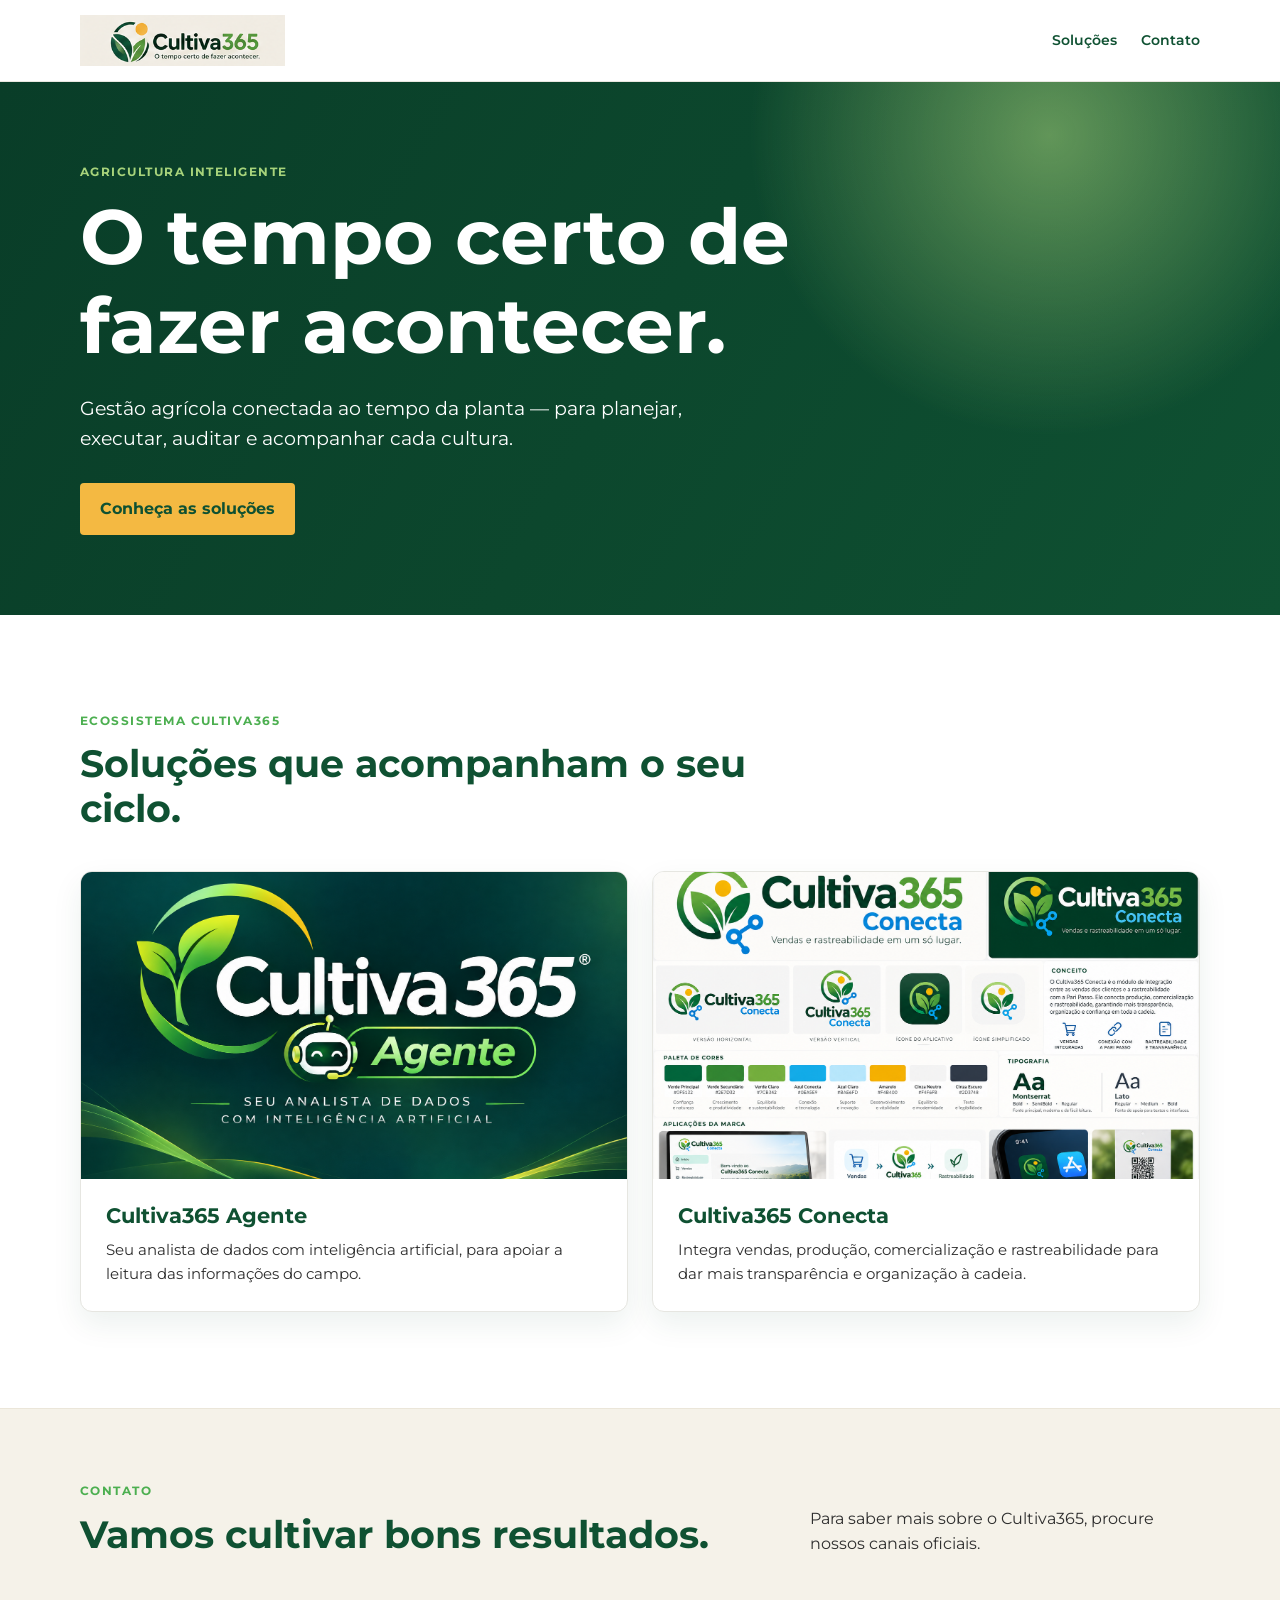
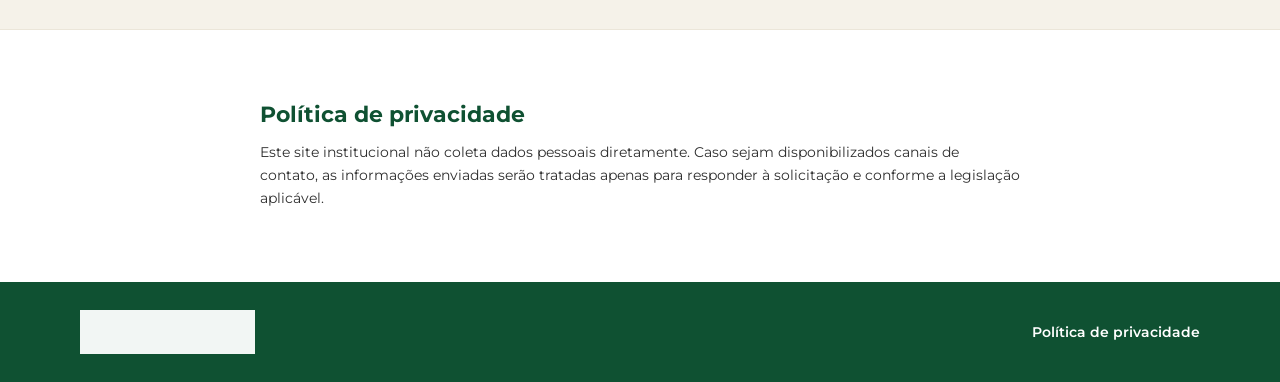
==== index.html @ 041a2dbb "Publica site institucional Cultiva365" ====
<!doctype html>
<html lang="pt-BR">
  <head>
    <meta charset="UTF-8" />
    <meta name="viewport" content="width=device-width, initial-scale=1.0" />
    <meta name="description" content="Cultiva365 — o tempo certo de fazer acontecer." />
    <title>Cultiva365 | Agricultura inteligente</title>
    <link rel="preconnect" href="https://fonts.googleapis.com" />
    <link rel="preconnect" href="https://fonts.gstatic.com" crossorigin />
    <link href="https://fonts.googleapis.com/css2?family=Montserrat:wght@400;600;700&display=swap" rel="stylesheet" />
    <link rel="stylesheet" href="styles.css" />
  </head>
  <body>
    <header class="site-header">
      <a class="brand" href="#inicio" aria-label="Cultiva365 - início"><img src="assets/cultiva365-logo.png" alt="Cultiva365 — O tempo certo de fazer acontecer." /></a>
      <nav aria-label="Navegação principal">
        <a href="#solucoes">Soluções</a>
        <a href="#contato">Contato</a>
      </nav>
    </header>

    <main>
      <section class="hero" id="inicio">
        <div class="wrap hero-content">
          <p class="eyebrow">Agricultura inteligente</p>
          <h1>O tempo certo de fazer acontecer.</h1>
          <p>Gestão agrícola conectada ao tempo da planta — para planejar, executar, auditar e acompanhar cada cultura.</p>
          <a class="button" href="#solucoes">Conheça as soluções</a>
        </div>
      </section>

      <section class="solutions wrap" id="solucoes" aria-labelledby="solucoes-titulo">
        <p class="eyebrow">Ecossistema Cultiva365</p>
        <h2 id="solucoes-titulo">Soluções que acompanham o seu ciclo.</h2>
        <div class="cards">
          <article class="solution-card dark">
            <img src="assets/cultiva365-agente.png" alt="Cultiva365 Agente — seu analista de dados com inteligência artificial" />
            <div class="card-copy">
              <h3>Cultiva365 Agente</h3>
              <p>Seu analista de dados com inteligência artificial, para apoiar a leitura das informações do campo.</p>
            </div>
          </article>
          <article class="solution-card">
            <img src="assets/cultiva365-conecta.png" alt="Identidade visual do Cultiva365 Conecta" />
            <div class="card-copy">
              <h3>Cultiva365 Conecta</h3>
              <p>Integra vendas, produção, comercialização e rastreabilidade para dar mais transparência e organização à cadeia.</p>
            </div>
          </article>
        </div>
      </section>

      <section class="contact" id="contato" aria-labelledby="contato-titulo">
        <div class="wrap contact-inner">
          <div>
            <p class="eyebrow">Contato</p>
            <h2 id="contato-titulo">Vamos cultivar bons resultados.</h2>
          </div>
          <p>Para saber mais sobre o Cultiva365, procure nossos canais oficiais.</p>
        </div>
      </section>

      <section class="privacy wrap" id="privacidade" aria-labelledby="privacidade-titulo">
        <h2 id="privacidade-titulo">Política de privacidade</h2>
        <p>Este site institucional não coleta dados pessoais diretamente. Caso sejam disponibilizados canais de contato, as informações enviadas serão tratadas apenas para responder à solicitação e conforme a legislação aplicável.</p>
      </section>
    </main>

    <footer>
      <div class="wrap footer-inner">
        <img src="assets/cultiva365-logo.png" alt="Cultiva365" />
        <a href="#privacidade">Política de privacidade</a>
      </div>
    </footer>
  </body>
</html>
---- styles.css ----
:root {
  --green: #0f5132;
  --growth: #4caf50;
  --soft: #a7d37b;
  --sun: #f4b942;
  --sand: #f5f2e9;
  --ink: #2e2e2e;
}

* { box-sizing: border-box; }
html { scroll-behavior: smooth; }
body { margin: 0; overflow-x: hidden; color: var(--ink); background: #fff; font-family: "Montserrat", Arial, sans-serif; line-height: 1.6; }
img { display: block; max-width: 100%; }
.wrap { width: min(1120px, calc(100% - 48px)); margin: 0 auto; }
.site-header { min-height: 82px; display: flex; align-items: center; justify-content: space-between; gap: 24px; padding: 12px max(24px, calc((100vw - 1120px) / 2)); background: rgba(255,255,255,.96); border-bottom: 1px solid #e9e7e0; position: sticky; top: 0; z-index: 10; }
.brand img { width: 205px; }
nav { display: flex; gap: 24px; }
nav a, footer a { color: var(--green); text-decoration: none; font-weight: 600; font-size: .9rem; }
nav a:hover, footer a:hover { color: var(--growth); }
.hero { overflow: hidden; background: radial-gradient(circle at 82% 10%, rgba(167,211,123,.55), transparent 26%), linear-gradient(120deg, #093d28, var(--green)); color: #fff; }
.hero-content { min-height: 500px; display: flex; flex-direction: column; justify-content: center; padding: 80px 0; max-width: min(1120px, calc(100% - 48px)); }
.eyebrow { color: var(--growth); font-size: .76rem; font-weight: 700; letter-spacing: .12em; text-transform: uppercase; margin: 0 0 12px; }
.hero .eyebrow { color: var(--soft); }
h1, h2, h3 { color: var(--green); line-height: 1.15; margin: 0; }
h1 { color: #fff; font-size: clamp(2.3rem, 6vw, 4.8rem); max-width: 760px; overflow-wrap: anywhere; }
.hero p:not(.eyebrow) { max-width: 610px; margin: 24px 0 30px; font-size: clamp(1rem, 2vw, 1.16rem); }
.button { align-self: flex-start; display: inline-block; padding: 13px 20px; border-radius: 4px; background: var(--sun); color: var(--green); font-weight: 700; text-decoration: none; }
.button:hover { background: #fff; }
.solutions { padding: 96px 0; }
.solutions > h2, .contact h2 { font-size: clamp(1.8rem, 3vw, 2.7rem); max-width: 700px; }
.cards { display: grid; grid-template-columns: repeat(2, minmax(0, 1fr)); gap: 24px; margin-top: 40px; }
.solution-card { overflow: hidden; border: 1px solid #e6e6e1; border-radius: 12px; background: #fff; box-shadow: 0 12px 30px rgba(15,81,50,.08); }
.solution-card > img { width: 100%; aspect-ratio: 16 / 9; object-fit: cover; object-position: center; }
.card-copy { padding: 25px; }
.card-copy h3 { font-size: 1.3rem; }
.card-copy p { margin: 10px 0 0; font-size: .95rem; }
.contact { background: var(--sand); border-block: 1px solid #ebe6d9; }
.contact-inner { display: flex; justify-content: space-between; gap: 48px; align-items: end; padding: 72px 0; }
.contact-inner > p { max-width: 390px; margin: 0; }
.privacy { padding: 72px 0; max-width: min(760px, calc(100% - 48px)); }
.privacy h2 { font-size: 1.35rem; }
.privacy p { margin: 14px 0 0; font-size: .9rem; }
footer { background: var(--green); padding: 28px 0; }
.footer-inner { display: flex; justify-content: space-between; align-items: center; gap: 24px; }
.footer-inner img { width: 175px; filter: brightness(0) invert(1); opacity: .95; }
footer a { color: #fff; }
footer a:hover { color: var(--soft); }

@media (max-width: 680px) {
  .site-header { min-height: 68px; }
  .brand img { width: 165px; }
  nav { display: none; }
  .hero-content { min-height: 440px; padding: 64px 0; }
  h1 { max-width: 320px; font-size: 2.3rem; }
  .hero p:not(.eyebrow) { max-width: 320px; }
  .cards { grid-template-columns: 1fr; }
  .contact-inner, .footer-inner { align-items: flex-start; flex-direction: column; gap: 18px; }
  .solutions { padding: 64px 0; }
}
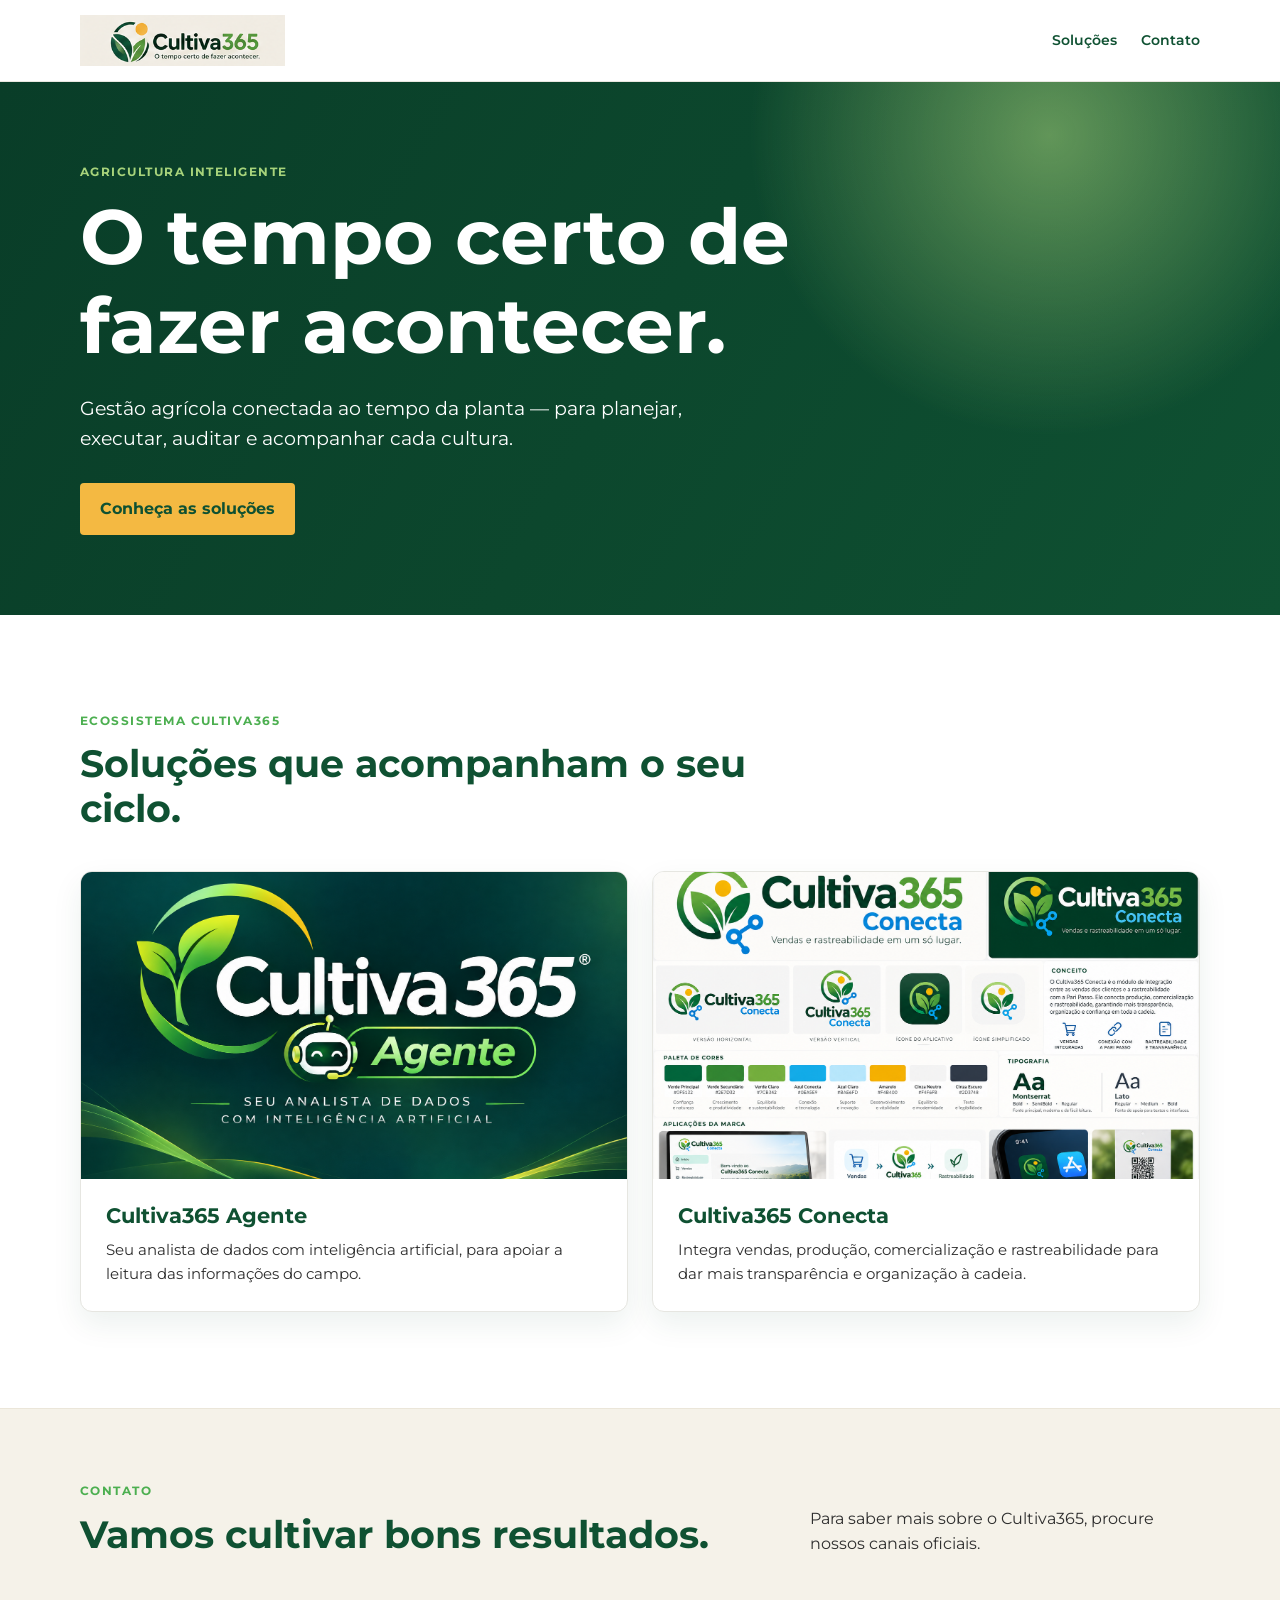
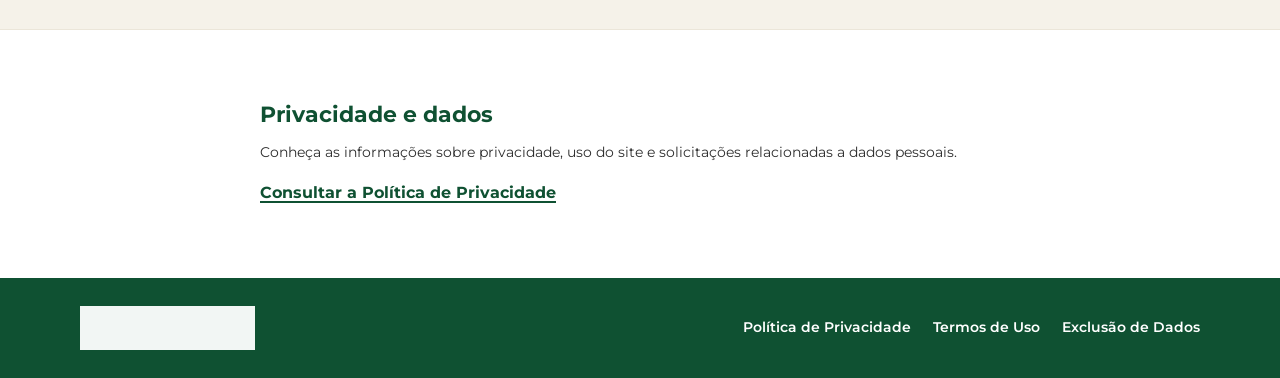
==== commit 147b0c84: "Adiciona páginas institucionais" ====
--- a/index.html
+++ b/index.html
@@ -61,15 +61,20 @@
       </section>
 
       <section class="privacy wrap" id="privacidade" aria-labelledby="privacidade-titulo">
-        <h2 id="privacidade-titulo">Política de privacidade</h2>
-        <p>Este site institucional não coleta dados pessoais diretamente. Caso sejam disponibilizados canais de contato, as informações enviadas serão tratadas apenas para responder à solicitação e conforme a legislação aplicável.</p>
+        <h2 id="privacidade-titulo">Privacidade e dados</h2>
+        <p>Conheça as informações sobre privacidade, uso do site e solicitações relacionadas a dados pessoais.</p>
+        <a class="text-link" href="/politica-de-privacidade/">Consultar a Política de Privacidade</a>
       </section>
     </main>
 
     <footer>
       <div class="wrap footer-inner">
         <img src="assets/cultiva365-logo.png" alt="Cultiva365" />
-        <a href="#privacidade">Política de privacidade</a>
+        <nav class="footer-links" aria-label="Links institucionais">
+          <a href="/politica-de-privacidade/">Política de Privacidade</a>
+          <a href="/termos-de-uso/">Termos de Uso</a>
+          <a href="/exclusao-de-dados/">Exclusão de Dados</a>
+        </nav>
       </div>
     </footer>
   </body>
--- a/styles.css
+++ b/styles.css
@@ -40,11 +40,27 @@
 .privacy { padding: 72px 0; max-width: min(760px, calc(100% - 48px)); }
 .privacy h2 { font-size: 1.35rem; }
 .privacy p { margin: 14px 0 0; font-size: .9rem; }
+.text-link { display: inline-block; margin-top: 16px; color: var(--green); font-weight: 700; text-decoration-thickness: 2px; text-underline-offset: 3px; }
+.text-link:hover { color: var(--growth); }
 footer { background: var(--green); padding: 28px 0; }
 .footer-inner { display: flex; justify-content: space-between; align-items: center; gap: 24px; }
 .footer-inner img { width: 175px; filter: brightness(0) invert(1); opacity: .95; }
 footer a { color: #fff; }
 footer a:hover { color: var(--soft); }
+.footer-links { display: flex; flex-wrap: wrap; justify-content: flex-end; gap: 12px 22px; }
+.legal-page { background: var(--sand); }
+.legal-hero { background: radial-gradient(circle at 82% 10%, rgba(167,211,123,.55), transparent 26%), linear-gradient(120deg, #093d28, var(--green)); color: #fff; padding: 72px 0; }
+.legal-hero h1 { max-width: 760px; }
+.legal-hero p { max-width: 680px; margin: 18px 0 0; font-size: 1.05rem; }
+.legal-content { width: min(820px, calc(100% - 48px)); margin: 0 auto; padding: 72px 0 88px; }
+.legal-content section { padding: 28px 0; border-bottom: 1px solid #dedbd1; }
+.legal-content section:last-child { border-bottom: 0; }
+.legal-content h2 { font-size: clamp(1.3rem, 2.5vw, 1.75rem); }
+.legal-content p, .legal-content li { font-size: .98rem; }
+.legal-content p { margin: 14px 0 0; }
+.legal-content ul { margin: 14px 0 0; padding-left: 22px; }
+.legal-content li + li { margin-top: 8px; }
+.pending-note { margin-top: 16px; padding: 16px 18px; border-left: 4px solid var(--sun); background: #fff8e7; color: #4b3a10; }
 
 @media (max-width: 680px) {
   .site-header { min-height: 68px; }
@@ -55,5 +71,8 @@
   .hero p:not(.eyebrow) { max-width: 320px; }
   .cards { grid-template-columns: 1fr; }
   .contact-inner, .footer-inner { align-items: flex-start; flex-direction: column; gap: 18px; }
+  .footer-links { justify-content: flex-start; }
   .solutions { padding: 64px 0; }
+  .legal-hero { padding: 56px 0; }
+  .legal-content { padding: 48px 0 64px; }
 }
